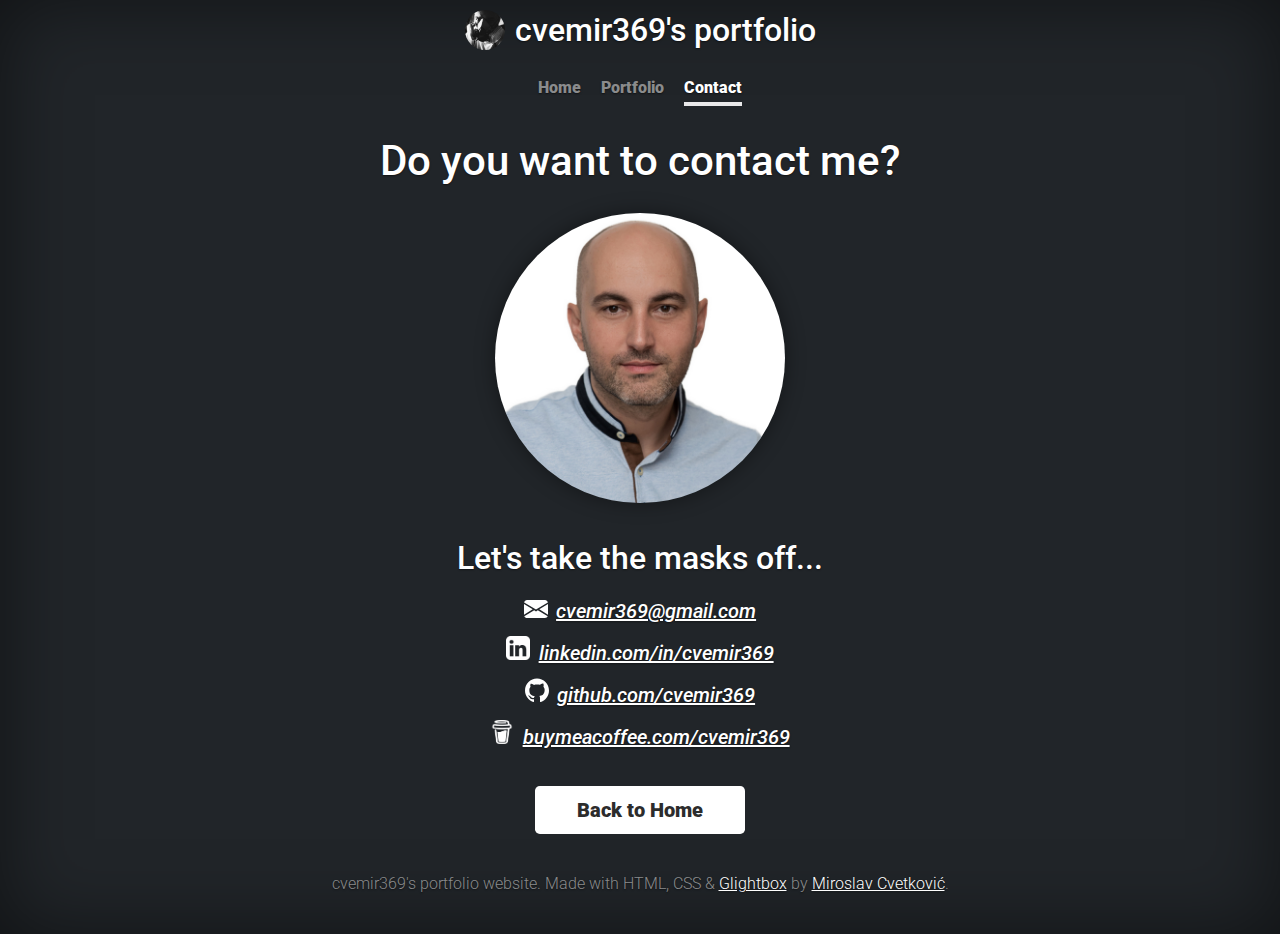
==== contact.html @ 7f856097 "added separate pages" ====
<!DOCTYPE html>
<html lang="en">
  <head>
    <meta charset="utf-8" />
    <meta name="viewport" content="width=device-width, initial-scale=1" />
    <meta name="description" content="Miroslav Cvetković's portfolio" />
    <meta name="author" content="Miroslav Cvetković" />
    <title>cvemir369's portfolio</title>
    <link rel="shortcut icon" type="image/x-icon" href="images/favicon.ico?" />
    <link href="css/glightbox.css" rel="stylesheet" />
    <link href="css/main.css" rel="stylesheet" />
    <style>
      @import url("https://fonts.googleapis.com/css2?family=Roboto:wght@100;300;400;500;700;900&display=swap");
    </style>
  </head>

  <body>
    <div class="body-container">
      <section>
        <div>
          <header>
            <div class="header-top">
              <img src="images/profile-mask.jpg" alt="Photo of Miroslav" />
              <h2>cvemir369's portfolio</h2>
            </div>
            <nav class="navbar">
              <a class="nav-link" href="index.html">Home</a>
              <a class="nav-link" href="portfolio.html">Portfolio</a>
              <a class="nav-link active" aria-current="page" href="contact.html"
                >Contact</a
              >
            </nav>
          </header>
        </div>
        <br />
        <h1 id="contact">Do you want to contact me?</h1>
        <div class="contact-photo">
          <img
            src="images/profile-header.jpg"
            alt="Photo of Miroslav Cvetković"
          />
        </div>
        <h2>Let's take the masks off...</h2>
        <address>
          <h5>
            <img src="images/envelope-fill.svg" alt="envelope icon" />
            <a href="mailto:cvemir369@gmail.com"
              ><u><i>cvemir369@gmail.com</i></u></a
            >
          </h5>
          <h5>
            <img src="images/linkedin-logo.png" alt="github icon" />
            <a href="https://www.linkedin.com/in/cvemir369/"
              ><u><i>linkedin.com/in/cvemir369</i></u></a
            >
          </h5>
          <h5>
            <img src="images/github.svg" alt="github icon" />
            <a href="https://github.com/cvemir369"
              ><u><i>github.com/cvemir369</i></u></a
            >
          </h5>
          <h5>
            <img src="images/bmc-logo.png" alt="buymeacoffee icon" />
            <a href="https://www.buymeacoffee.com/cvemir369"
              ><u><i>buymeacoffee.com/cvemir369</i></u></a
            >
          </h5>
        </address>
      </section>
      <div class="btn-group">
        <p><a href="index.html" class="btn">Back to Home</a></p>
      </div>
      <div>
        <footer>
          <p>
            cvemir369's portfolio website. Made with HTML, CSS &
            <a href="https://biati-digital.github.io/glightbox/">Glightbox</a>
            by <a href="mailto:cvemir369@gmail.com">Miroslav Cvetković</a>.
          </p>
        </footer>
      </div>
    </div>
    <script src="js/glightbox.min.js"></script>
    <script>
      var lightboxVideo = GLightbox({
        selector: ".glightbox3",
      });
    </script>
  </body>
</html>
---- css/main.css ----
/*
html5doctor.com Reset Stylesheet
v1.6.1
Last Updated: 2010-09-17
Author: Richard Clark - http://richclarkdesign.com
Twitter: @rich_clark
*/

html, body, div, span, object, iframe,
h1, h2, h3, h4, h5, h6, p, blockquote, pre,
abbr, address, cite, code,
del, dfn, em, img, ins, kbd, q, samp,
small, strong, sub, sup, var,
b, i,
dl, dt, dd, ol, ul, li,
fieldset, form, label, legend,
table, caption, tbody, tfoot, thead, tr, th, td,
article, aside, canvas, details, figcaption, figure,
footer, header, hgroup, menu, nav, section, summary,
time, mark, audio, video {
    margin:0;
    padding:0;
    border:0;
    outline:0;
    font-size:100%;
    vertical-align:baseline;
    background:transparent;
}

body {
    line-height:1;
}

article,aside,details,figcaption,figure,
footer,header,hgroup,menu,nav,section {
    display:block;
}

nav ul {
    list-style:none;
}

blockquote, q {
    quotes:none;
}

blockquote:before, blockquote:after,
q:before, q:after {
    content:'';
    content:none;
}

a {
    margin:0;
    padding:0;
    font-size:100%;
    vertical-align:baseline;
    background:transparent;
}

/* change colours to suit your needs */
ins {
    background-color:#ff9;
    color:#000;
    text-decoration:none;
}

/* change colours to suit your needs */
mark {
    background-color:#ff9;
    color:#000;
    font-style:italic;
    font-weight:bold;
}

del {
    text-decoration: line-through;
}

abbr[title], dfn[title] {
    border-bottom:1px dotted;
    cursor:help;
}

table {
    border-collapse:collapse;
    border-spacing:0;
}

/* change border colour to suit your needs */
hr {
    display:block;
    height:1px;
    border:0;  
    border-top:1px solid #cccccc;
    margin:10rem 4rem;
    padding:0;
}

input, select {
    vertical-align:middle;
}

/* END OF RESET */

/* CUSTOM GENERAL */

* {
  margin: 0;
  padding: 0;
} 

/* BODY */

.body-container {
  display: flex;
  min-height: 100vh;
  flex-direction: column;
  justify-content: space-between;
}

body {
  color: white;
  font-family: 'Roboto', sans-serif;
  font-weight: 300;
  text-shadow: 0 0.05rem 0.1rem rgba(0, 0, 0, 0.5);
  box-shadow: inset 0 0 5rem rgba(0, 0, 0, 0.5);
  background-color: #212529;
}

body a {
  color: white;
  text-decoration: none;
}

/* HEADER */

header {
  margin-bottom: 0.5rem;
}

/* HEADER TOP */

.header-top {
  width: 100%;
  height: 50px;
  padding: 5px 0;
  display: flex;
  align-items: center;
  justify-content: center;
}

.header-top h2 {
  font-size: 32px;
  font-weight: 500;
  line-height: 50px;
  display: inline;
}

.header-top img {
  border-radius: 50%;
  height: 40px;
  margin-right: 10px;
}

/* HEADER NAVBAR */

.navbar {
  text-align: center;
  padding: 20px 0;
}

.nav-link {
  font-size: 16px;
  font-weight: 900;
  color: #8A8B8C;
  border-bottom: 0.25rem solid transparent;
  margin: 0 0.5rem;
  padding-bottom: 0.3rem;
}

.active {
  color: white;
  border-bottom-color: rgb(255, 255, 255, 0.9);
}

.nav-link:hover,
.nav-link:focus {
  border-bottom-color: rgba(255, 255, 255, 0.25);
}

/* MAIN */

.main-img {
  display: flex;
  align-items: center;
  margin-left: auto;
  margin-right: auto;
}

.main-img img {
  margin-left: auto;
  margin-right: auto;
  margin-bottom: 2rem;
  margin-top: 2rem;
  width: 800px;
  max-width: 90%;
  border-radius: 10px;
  filter: drop-shadow(0px 0px 10px #00000069);
}

section {
  display: flexbox;
  width: 90%;
  margin-left: auto;
  margin-right: auto;
  padding: 0;
}

section p {
  text-align: center;
  font-size: 20px;
  line-height: 30px;
  font-weight: 300;
  margin-bottom: 20px;
}

section h1 {
  text-align: center;
  font-size: 42px;
  font-weight: 500;
  padding-bottom: 15px;
}

section h2 {
  text-align: center;
  font-size: 32px;
  font-weight: 500;
  padding: 20px 0;
}

section h3 {
  text-align: center;
  font-size: 28px;
  font-weight: 500;
  padding: 0 0 10px;
}

section h5 {
  text-align: center;
  font-size: 20px;
  font-weight: 300;
  padding-bottom: 15px;
}

h6 {
  text-align: center;
  font-size: 16px;
  font-weight: 300;
  padding: 0px;
}

section address h5 {
  text-align: center;
  font-size: 20px;
  font-weight: 500;
  padding-bottom: 15px;
  font-style: normal;
}

section address img {
  width: 1.5rem;
  height: auto;
  padding-right: 0.2rem;
}

section ul {
  list-style: none;
  padding: 0;
}

section ul li a:hover {
  text-shadow: 0px 0px 10px #ffffff50;
}

.contact-photo {
  text-align: center;
}

.contact-photo img {
  margin: 1rem;
  width: 290px;
  max-width: 60%;
  border-radius: 50%;
  filter: drop-shadow(0px 0px 10px #00000069);
}

.pimg-container {
  display: flex;
  align-items: center;
  justify-content: center;
}

.pimg {
  display: inline;
  text-align: center;
}

.pimg img {
  width: 400px;
  height: auto;
  max-width: 95%;
  width: auto\9; /* ie8 */
  margin: 1rem auto;
  border-radius: 10px;
  filter: drop-shadow(0px 0px 10px #00000069);
  transition: transform 0.2s;
}

.pimg img:hover {
  transform: scale(1.05);
}

/* ul portfolio lista iz db */

.portfolio-list-db {
  text-align: center;
  list-style-position: inside;
  padding: 0;
  margin-left: auto;
  margin-right: auto;
  padding-bottom: 20px;
  list-style-type: disc;
}

.portfolio-list-db li {
  font-size: 20px;
  line-height: 30px;
}

/* BUTTONS */

.btn-group {
  display: flexbox;
  align-items: center;
  margin-left: auto;
  margin-right: auto;
  text-align: center;
  margin: 1.5rem 1.5rem 0;
}

.btn {
  display: inline-block;
  width: 160px;
  background-color: #ffffff;
  border-radius: 0.3rem;
  color: rgb(44, 44, 44);
  margin-bottom: 20px;
  text-shadow: none;
  font-size: 20px;
  font-weight: 900;
  padding: 14px 25px;
  transition: all 0.2s ease-in-out;
}

.btn:hover {
  color: #000000;
  box-shadow: 0 0 10px rgba(255, 255, 255, 0.4);
}

.btn:focus {
  color: rgb(95, 95, 95);
}

/* FOOTER */

footer {
  display: flexbox;
  padding: 20px 10px 40px;
}

footer p {
  text-align: center;
  font-size: 16px;
  font-weight: 300;
  line-height: 20px;
  color: #8A8B8C;
}

footer a {
  text-decoration: underline;
}

@media only screen and (max-width: 600px) {

  .header-top img {
    height: 35px;
  }

  .header-top h2 {
    font-size: 28px;
  }

  section p {
    text-align: left;
    font-size: 16px;
    line-height: 24px;
  }

  section p br {
    display: none;
}
  
  section h1 {
    font-size: 28px;
    line-height: 32px;
  }
  
  section h2 {
    font-size: 24px;
  }
  
  section h3 {
    text-align: left;
    font-size: 20px;
  }
  
  section h5 {
    font-size: 16px;
  }

  h6 {
    font-size: 12px;
  }

  .portfolio-list-db {
    text-align: left;
    list-style-position: outside;
    width: 90%;
  }
  
  .portfolio-list-db li {
    font-size: 16px;
    line-height: 24px;
  }

  .pimg-container {
    display: block;
    text-align: center;
  }
 
  footer p {
    font-size: 12px;
    line-height: 16px;
  }

  section address h5 {
    font-size: 16px;
  }

  h6 {
    text-align: left;
    font-size: 12px;
  }
}

@media only screen and (max-width: 300px) {

  .header-top img {
    height: 30px;
  }

  .header-top h2 {
    font-size: 22px;
  }

  .nav-link {
    font-size: 12px;
  }

  section h1 {
    font-size: 20px;
    line-height: 22px;
  }

  section h2 {
    font-size: 20px;
  }
  
  section h3 {
    text-align: left;
    font-size: 16px;
  }
  
  section h5 {
    font-size: 12px;
  }

  h6 {
    text-align: left;
    font-size: 12px;
  }
}
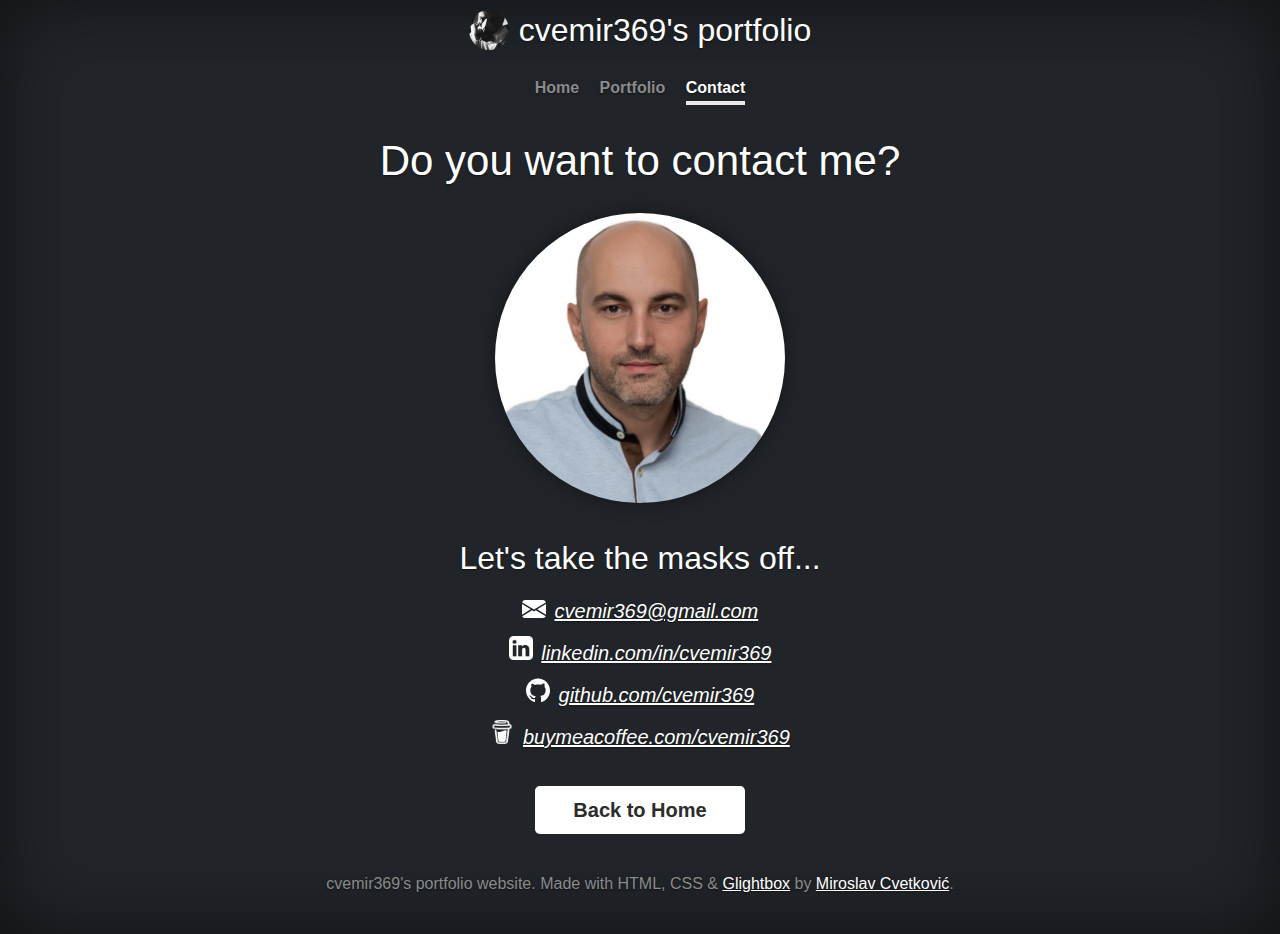
==== commit 49c7c51c: "Update contact.html" ====
--- a/contact.html
+++ b/contact.html
@@ -9,9 +9,6 @@
     <link rel="shortcut icon" type="image/x-icon" href="images/favicon.ico?" />
     <link href="css/glightbox.css" rel="stylesheet" />
     <link href="css/main.css" rel="stylesheet" />
-    <style>
-      @import url("https://fonts.googleapis.com/css2?family=Roboto:wght@100;300;400;500;700;900&display=swap");
-    </style>
   </head>
 
   <body>
--- a/css/main.css
+++ b/css/main.css
@@ -1,11 +1,3 @@
-/*
-html5doctor.com Reset Stylesheet
-v1.6.1
-Last Updated: 2010-09-17
-Author: Richard Clark - http://richclarkdesign.com
-Twitter: @rich_clark
-*/
-
 html, body, div, span, object, iframe,
 h1, h2, h3, h4, h5, h6, p, blockquote, pre,
 abbr, address, cite, code,
@@ -27,6 +19,8 @@
     background:transparent;
 }
 
+@import url("https://fonts.googleapis.com/css2?family=Roboto:wght@100;300;400;500;700;900&display=swap");
+
 body {
     line-height:1;
 }
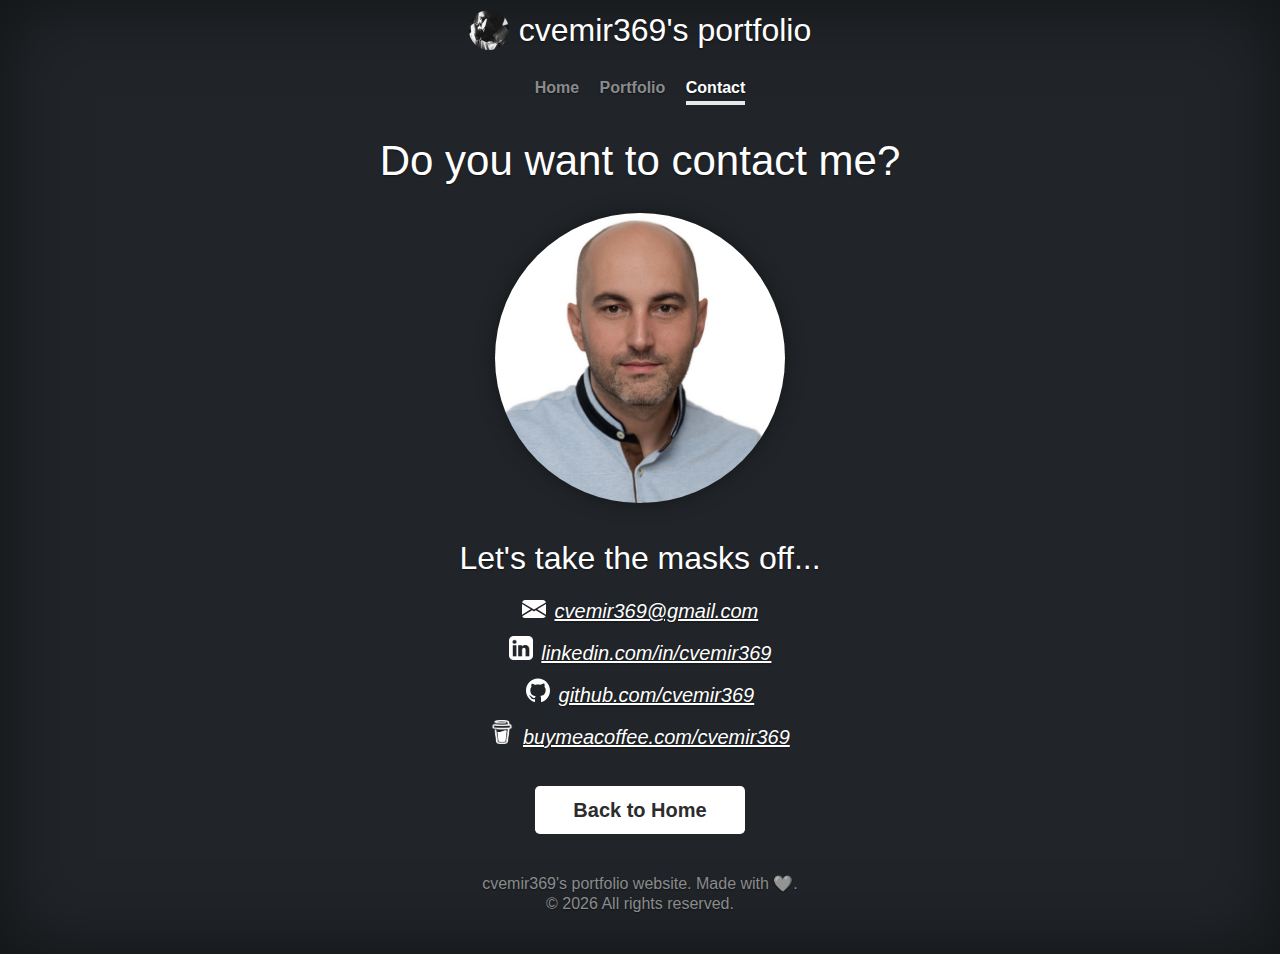
==== commit 423e2970: "Update contact.html" ====
--- a/contact.html
+++ b/contact.html
@@ -69,16 +69,20 @@
         <p><a href="index.html" class="btn">Back to Home</a></p>
       </div>
       <div>
-        <footer>
-          <p>
-            cvemir369's portfolio website. Made with HTML, CSS &
-            <a href="https://biati-digital.github.io/glightbox/">Glightbox</a>
-            by <a href="mailto:cvemir369@gmail.com">Miroslav Cvetković</a>.
-          </p>
-        </footer>
-      </div>
+        <!-- Footer Section -->
+      <footer>
+  <p>
+    cvemir369's portfolio website. Made with 🩶.
+  </p>
+  <p>© <span id="current-year"></span> All rights reserved.</p>
+</footer>
     </div>
-    <script src="js/glightbox.min.js"></script>
+
+    <!-- Scripts -->
+<script>
+  const currentYear = new Date().getFullYear(); document.getElementById('current-year').textContent = currentYear;
+</script>
+    <script src="js/glightbox.min.js" defer></script>
     <script>
       var lightboxVideo = GLightbox({
         selector: ".glightbox3",
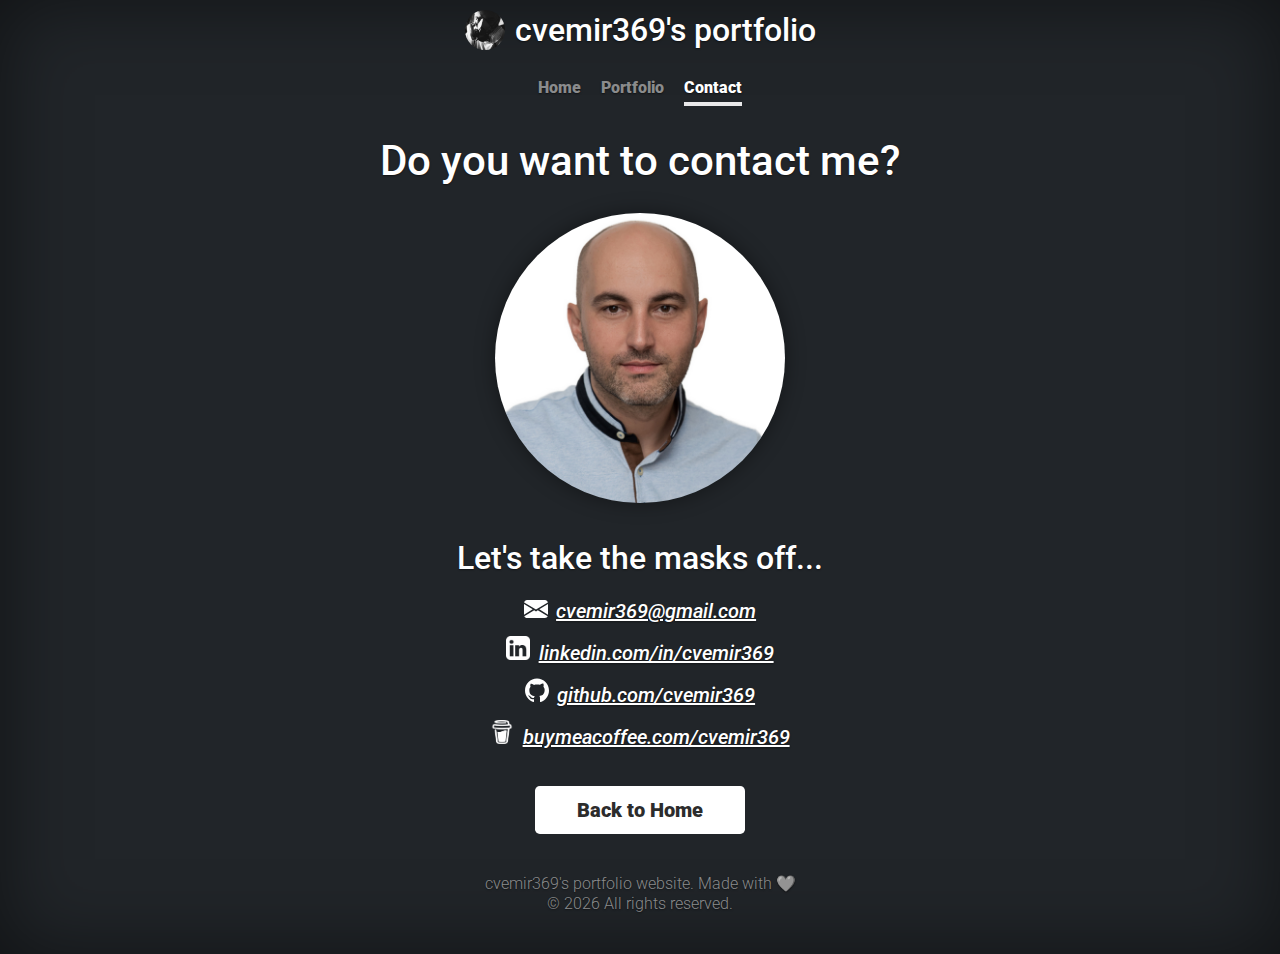
==== commit d8d06400: "changed index and scripts" ====
--- a/contact.html
+++ b/contact.html
@@ -9,6 +9,9 @@
     <link rel="shortcut icon" type="image/x-icon" href="images/favicon.ico?" />
     <link href="css/glightbox.css" rel="stylesheet" />
     <link href="css/main.css" rel="stylesheet" />
+    <style>
+      @import url("https://fonts.googleapis.com/css2?family=Roboto:wght@100;300;400;500;700;900&display=swap");
+    </style>
   </head>
 
   <body>
@@ -72,7 +75,7 @@
         <!-- Footer Section -->
       <footer>
   <p>
-    cvemir369's portfolio website. Made with 🩶.
+    cvemir369's portfolio website. Made with 🩶
   </p>
   <p>© <span id="current-year"></span> All rights reserved.</p>
 </footer>
@@ -82,7 +85,7 @@
 <script>
   const currentYear = new Date().getFullYear(); document.getElementById('current-year').textContent = currentYear;
 </script>
-    <script src="js/glightbox.min.js" defer></script>
+    <script src="js/glightbox.min.js"></script>
     <script>
       var lightboxVideo = GLightbox({
         selector: ".glightbox3",
--- a/css/main.css
+++ b/css/main.css
@@ -1,98 +1,169 @@
-html, body, div, span, object, iframe,
-h1, h2, h3, h4, h5, h6, p, blockquote, pre,
-abbr, address, cite, code,
-del, dfn, em, img, ins, kbd, q, samp,
-small, strong, sub, sup, var,
-b, i,
-dl, dt, dd, ol, ul, li,
-fieldset, form, label, legend,
-table, caption, tbody, tfoot, thead, tr, th, td,
-article, aside, canvas, details, figcaption, figure,
-footer, header, hgroup, menu, nav, section, summary,
-time, mark, audio, video {
-    margin:0;
-    padding:0;
-    border:0;
-    outline:0;
-    font-size:100%;
-    vertical-align:baseline;
-    background:transparent;
+html,
+body,
+div,
+span,
+object,
+iframe,
+h1,
+h2,
+h3,
+h4,
+h5,
+h6,
+p,
+blockquote,
+pre,
+abbr,
+address,
+cite,
+code,
+del,
+dfn,
+em,
+img,
+ins,
+kbd,
+q,
+samp,
+small,
+strong,
+sub,
+sup,
+var,
+b,
+i,
+dl,
+dt,
+dd,
+ol,
+ul,
+li,
+fieldset,
+form,
+label,
+legend,
+table,
+caption,
+tbody,
+tfoot,
+thead,
+tr,
+th,
+td,
+article,
+aside,
+canvas,
+details,
+figcaption,
+figure,
+footer,
+header,
+hgroup,
+menu,
+nav,
+section,
+summary,
+time,
+mark,
+audio,
+video {
+  margin: 0;
+  padding: 0;
+  border: 0;
+  outline: 0;
+  font-size: 100%;
+  vertical-align: baseline;
+  background: transparent;
 }
 
 @import url("https://fonts.googleapis.com/css2?family=Roboto:wght@100;300;400;500;700;900&display=swap");
 
 body {
-    line-height:1;
-}
-
-article,aside,details,figcaption,figure,
-footer,header,hgroup,menu,nav,section {
-    display:block;
+  line-height: 1;
+}
+
+article,
+aside,
+details,
+figcaption,
+figure,
+footer,
+header,
+hgroup,
+menu,
+nav,
+section {
+  display: block;
 }
 
 nav ul {
-    list-style:none;
-}
-
-blockquote, q {
-    quotes:none;
-}
-
-blockquote:before, blockquote:after,
-q:before, q:after {
-    content:'';
-    content:none;
+  list-style: none;
+}
+
+blockquote,
+q {
+  quotes: none;
+}
+
+blockquote:before,
+blockquote:after,
+q:before,
+q:after {
+  content: "";
+  content: none;
 }
 
 a {
-    margin:0;
-    padding:0;
-    font-size:100%;
-    vertical-align:baseline;
-    background:transparent;
+  margin: 0;
+  padding: 0;
+  font-size: 100%;
+  vertical-align: baseline;
+  background: transparent;
 }
 
 /* change colours to suit your needs */
 ins {
-    background-color:#ff9;
-    color:#000;
-    text-decoration:none;
+  background-color: #ff9;
+  color: #000;
+  text-decoration: none;
 }
 
 /* change colours to suit your needs */
 mark {
-    background-color:#ff9;
-    color:#000;
-    font-style:italic;
-    font-weight:bold;
+  background-color: #ff9;
+  color: #000;
+  font-style: italic;
+  font-weight: bold;
 }
 
 del {
-    text-decoration: line-through;
-}
-
-abbr[title], dfn[title] {
-    border-bottom:1px dotted;
-    cursor:help;
+  text-decoration: line-through;
+}
+
+abbr[title],
+dfn[title] {
+  border-bottom: 1px dotted;
+  cursor: help;
 }
 
 table {
-    border-collapse:collapse;
-    border-spacing:0;
+  border-collapse: collapse;
+  border-spacing: 0;
 }
 
 /* change border colour to suit your needs */
 hr {
-    display:block;
-    height:1px;
-    border:0;  
-    border-top:1px solid #cccccc;
-    margin:10rem 4rem;
-    padding:0;
-}
-
-input, select {
-    vertical-align:middle;
+  display: block;
+  height: 1px;
+  border: 0;
+  border-top: 1px solid #cccccc;
+  margin: 10rem 4rem;
+  padding: 0;
+}
+
+input,
+select {
+  vertical-align: middle;
 }
 
 /* END OF RESET */
@@ -102,7 +173,7 @@
 * {
   margin: 0;
   padding: 0;
-} 
+}
 
 /* BODY */
 
@@ -115,7 +186,7 @@
 
 body {
   color: white;
-  font-family: 'Roboto', sans-serif;
+  font-family: "Roboto", sans-serif;
   font-weight: 300;
   text-shadow: 0 0.05rem 0.1rem rgba(0, 0, 0, 0.5);
   box-shadow: inset 0 0 5rem rgba(0, 0, 0, 0.5);
@@ -167,7 +238,7 @@
 .nav-link {
   font-size: 16px;
   font-weight: 900;
-  color: #8A8B8C;
+  color: #8a8b8c;
   border-bottom: 0.25rem solid transparent;
   margin: 0 0.5rem;
   padding-bottom: 0.3rem;
@@ -277,6 +348,10 @@
   text-shadow: 0px 0px 10px #ffffff50;
 }
 
+.tags {
+  font-size: 12px;
+}
+
 .contact-photo {
   text-align: center;
 }
@@ -350,6 +425,8 @@
   border-radius: 0.3rem;
   color: rgb(44, 44, 44);
   margin-bottom: 20px;
+  margin-left: 1rem;
+  margin-right: 1rem;
   text-shadow: none;
   font-size: 20px;
   font-weight: 900;
@@ -378,7 +455,7 @@
   font-size: 16px;
   font-weight: 300;
   line-height: 20px;
-  color: #8A8B8C;
+  color: #8a8b8c;
 }
 
 footer a {
@@ -386,7 +463,6 @@
 }
 
 @media only screen and (max-width: 600px) {
-
   .header-top img {
     height: 35px;
   }
@@ -403,22 +479,22 @@
 
   section p br {
     display: none;
-}
-  
+  }
+
   section h1 {
     font-size: 28px;
     line-height: 32px;
   }
-  
+
   section h2 {
     font-size: 24px;
   }
-  
+
   section h3 {
     text-align: left;
     font-size: 20px;
   }
-  
+
   section h5 {
     font-size: 16px;
   }
@@ -432,7 +508,7 @@
     list-style-position: outside;
     width: 90%;
   }
-  
+
   .portfolio-list-db li {
     font-size: 16px;
     line-height: 24px;
@@ -442,7 +518,7 @@
     display: block;
     text-align: center;
   }
- 
+
   footer p {
     font-size: 12px;
     line-height: 16px;
@@ -459,7 +535,6 @@
 }
 
 @media only screen and (max-width: 300px) {
-
   .header-top img {
     height: 30px;
   }
@@ -480,12 +555,12 @@
   section h2 {
     font-size: 20px;
   }
-  
+
   section h3 {
     text-align: left;
     font-size: 16px;
   }
-  
+
   section h5 {
     font-size: 12px;
   }
@@ -494,4 +569,4 @@
     text-align: left;
     font-size: 12px;
   }
-}+}
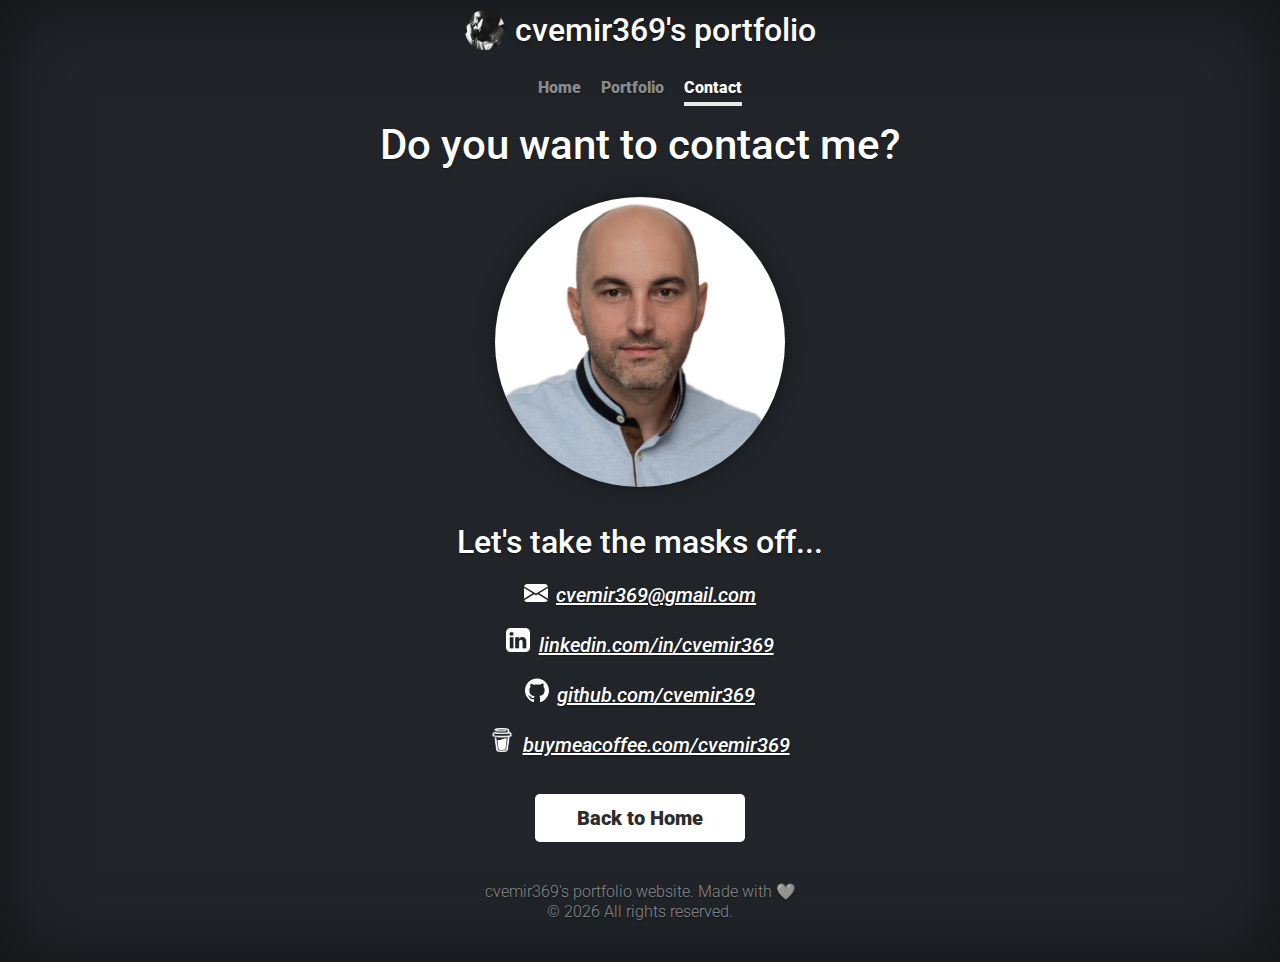
==== commit afb010a9: "styles" ====
--- a/contact.html
+++ b/contact.html
@@ -16,23 +16,22 @@
 
   <body>
     <div class="body-container">
+      <div>
+        <header>
+          <div class="header-top">
+            <img src="images/profile-mask.jpg" alt="Photo of Miroslav" />
+            <h2>cvemir369's portfolio</h2>
+          </div>
+          <nav class="navbar">
+            <a class="nav-link" href="index.html">Home</a>
+            <a class="nav-link" href="portfolio.html">Portfolio</a>
+            <a class="nav-link active" aria-current="page" href="contact.html"
+            >Contact</a
+            >
+          </nav>
+        </header>
+      </div>
       <section>
-        <div>
-          <header>
-            <div class="header-top">
-              <img src="images/profile-mask.jpg" alt="Photo of Miroslav" />
-              <h2>cvemir369's portfolio</h2>
-            </div>
-            <nav class="navbar">
-              <a class="nav-link" href="index.html">Home</a>
-              <a class="nav-link" href="portfolio.html">Portfolio</a>
-              <a class="nav-link active" aria-current="page" href="contact.html"
-                >Contact</a
-              >
-            </nav>
-          </header>
-        </div>
-        <br />
         <h1 id="contact">Do you want to contact me?</h1>
         <div class="contact-photo">
           <img
--- a/css/main.css
+++ b/css/main.css
@@ -1,3 +1,4 @@
+@import url("https://fonts.googleapis.com/css2?family=Roboto:wght@100;300;400;500;700;900&display=swap");
 html,
 body,
 div,
@@ -76,8 +77,6 @@
   background: transparent;
 }
 
-@import url("https://fonts.googleapis.com/css2?family=Roboto:wght@100;300;400;500;700;900&display=swap");
-
 body {
   line-height: 1;
 }
@@ -156,8 +155,8 @@
   display: block;
   height: 1px;
   border: 0;
-  border-top: 1px solid #cccccc;
-  margin: 10rem 4rem;
+  border-top: 1px solid #cccccc33;
+  margin: 2rem 4rem;
   padding: 0;
 }
 
@@ -182,6 +181,14 @@
   min-height: 100vh;
   flex-direction: column;
   justify-content: space-between;
+  max-width: 1280px;
+  margin: auto;
+}
+
+@media only screen and (max-width: 1280px) {
+  .body-container {
+    text-align: center;
+  }
 }
 
 body {
@@ -274,6 +281,12 @@
   filter: drop-shadow(0px 0px 10px #00000069);
 }
 
+.tech-stack {
+  font-size: medium;
+  line-height: normal;
+  text-align: center;
+}
+
 section {
   display: flexbox;
   width: 90%;
@@ -283,7 +296,7 @@
 }
 
 section p {
-  text-align: center;
+  text-align: left;
   font-size: 20px;
   line-height: 30px;
   font-weight: 300;
@@ -312,24 +325,29 @@
 }
 
 section h5 {
-  text-align: center;
+  text-align: left;
   font-size: 20px;
   font-weight: 300;
   padding-bottom: 15px;
 }
 
 h6 {
-  text-align: center;
+  text-align: left;
   font-size: 16px;
   font-weight: 300;
   padding: 0px;
 }
 
+section address {
+  display: flex;
+  flex-direction: column;
+  gap: 0.5rem;
+  align-items: center;
+}
+
 section address h5 {
-  text-align: center;
   font-size: 20px;
   font-weight: 500;
-  padding-bottom: 15px;
   font-style: normal;
 }
 
